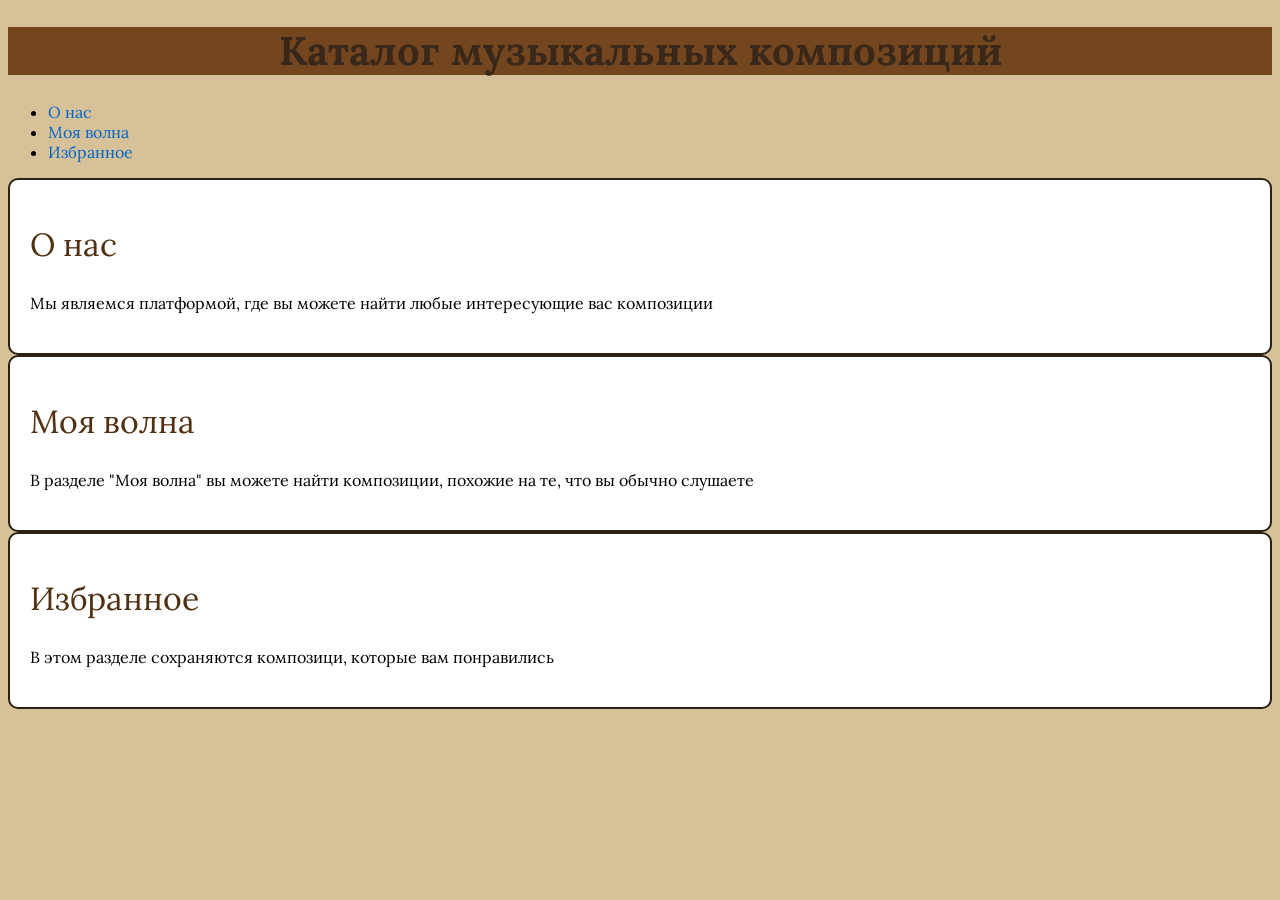
==== index.html @ c5e0165d "Лабораторная 3.2: Основы CSS" ====
<!DOCTYPE html>
<html lang="en">
<head>
    <meta charset="UTF-8">
    <title>Каталог</title>
    <link rel="preconnect" href="https://fonts.googleapis.com">
    <link rel="preconnect" href="https://fonts.gstatic.com" crossorigin>
    <link href="https://fonts.googleapis.com/css2?family=Lora:ital,wght@0,400..700;1,400..700&family=Open+Sans:ital,wght@0,300..800;1,300..800&display=swap" rel="stylesheet">
    <link rel="stylesheet" href="CSS/normalize.css">
    <link rel="stylesheet" href="CSS/style.css">
</head>
<body>

    <header>
        <h1>Каталог музыкальных композиций</h1>
    </header>

    <nav>
        <ul>
            <li><a href="#about">О нас</a></li>
            <li><a href="#my_wave">Моя волна</a></li>
            <li><a href="#favorite">Избранное</a></li>
        </ul>
    </nav>

    <main>
        <section id="about">
            <h2>О нас</h2>
            <p>Мы являемся платформой, где вы можете найти любые интересующие вас композиции</p>
        </section>

        <section id="my_wave">
            <h2>Моя волна</h2>
            <p>В разделе "Моя волна" вы можете найти композиции, похожие на те, что вы обычно слушаете</p>
        </section>

        <section id="favorite">
            <h2>Избранное</h2>
            <p>В этом разделе сохраняются композици, которые вам понравились</p>
        </section>
    </main>

</body>
</html>
---- CSS/style.css ----
body {
    font-family: 'Lora', Arial, sans-serif;
    background-color: #d6c198
}

header {
    background-color: #73461f;
}

section {
    background-color: #ffffff;
    border: 2px solid #292016;
    border-radius: 10px;
    padding: 20px;
}

h1 {
    font-size: 40px;
    font-weight: 800;
    line-height: 1.2;
    text-align: center;
    color: #39281a;
}

h2 {
    font-size: 32px;
    font-weight: 400;
    line-height: 1.2;
    text-align: left;
    color: #513112;
}

p {
    font-size: 16px;
    font-weight: 300;
    line-height: 1.6;
    text-align: justify;
    color: #000000;
}

a {
    color: #0066cc;
    text-decoration: none;
}
a:visited { color: #7a11bf}
a:hover { color: #39aeb1}
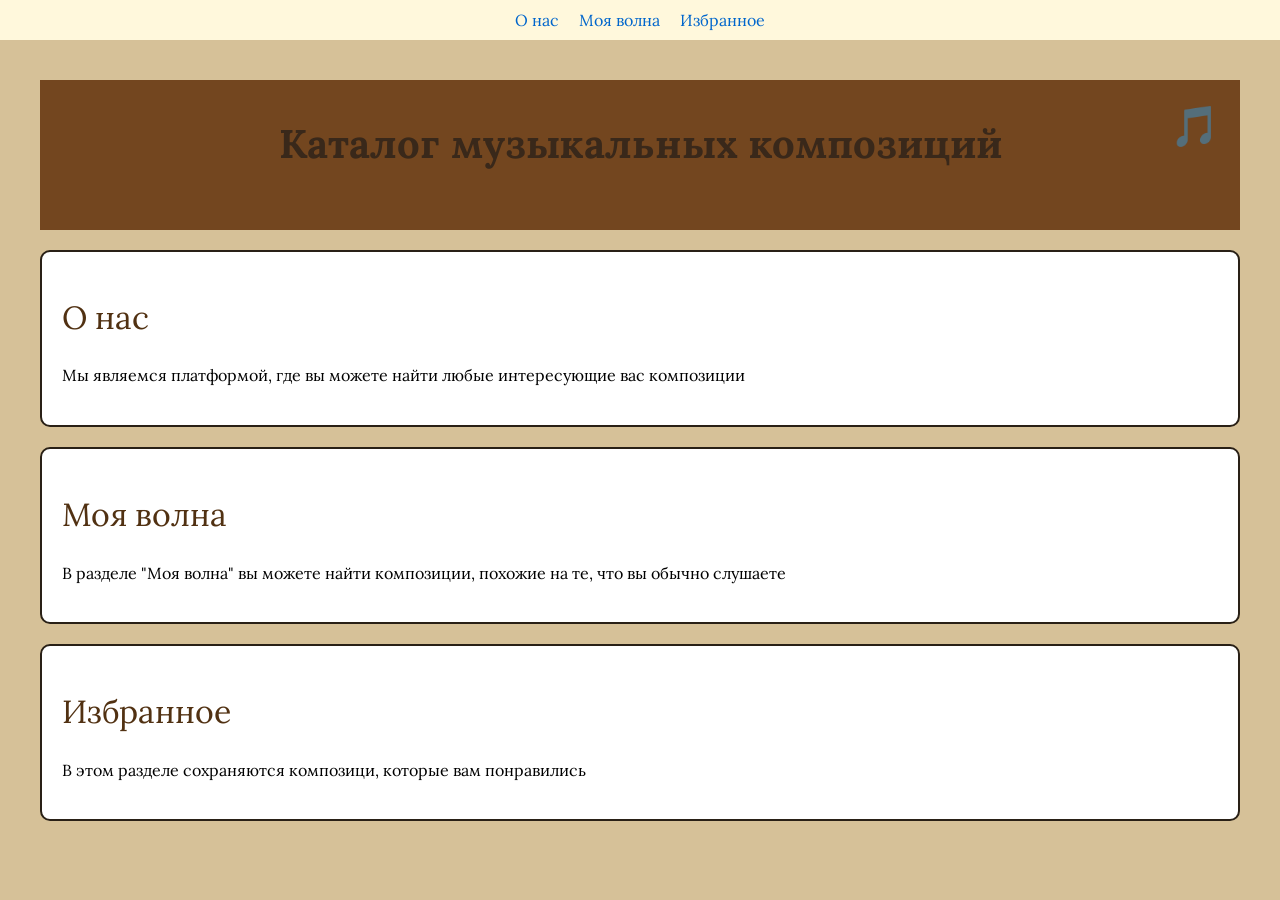
==== commit 4ba3469c: "Лабораторная 4: Позиционирование и размеры" ====
--- a/index.html
+++ b/index.html
@@ -12,6 +12,7 @@
 <body>
 
     <header>
+        <span class="note-icon">🎵</span>
         <h1>Каталог музыкальных композиций</h1>
     </header>
 
--- a/CSS/style.css
+++ b/CSS/style.css
@@ -1,10 +1,26 @@
+* {
+    box-sizing: border-box;
+}
+
 body {
     font-family: 'Lora', Arial, sans-serif;
-    background-color: #d6c198
+    background-color: #d6c198;
+    max-width: 1200px;
+    margin: 0 auto; /* выравнивание по горизонтали */
+    padding-top: 80px;
 }
 
 header {
     background-color: #73461f;
+    height: 150px;
+    position: relative;
+}
+
+.note-icon {
+    position: absolute;
+    top: 20px;
+    right: 20px;
+    font-size: 40px;
 }
 
 section {
@@ -12,6 +28,26 @@
     border: 2px solid #292016;
     border-radius: 10px;
     padding: 20px;
+    margin-top: 20px; /* пространство между блоками текста */
+}
+
+nav {
+    position: fixed;
+    top: 0;
+    left: 0;
+    width: 100%;
+    background-color: #fff8dcff;
+    z-index: 100;
+    padding: 10px;
+}
+
+nav ul {
+    margin: 0;
+    padding: 0;
+    list-style: none;
+    display: flex;
+    gap: 20px;
+    justify-content: center;
 }
 
 h1 {
@@ -20,6 +56,8 @@
     line-height: 1.2;
     text-align: center;
     color: #39281a;
+    margin: 0;
+    padding-top: 40px; /* Чтоб заголовок не прилепал к шапке */
 }
 
 h2 {
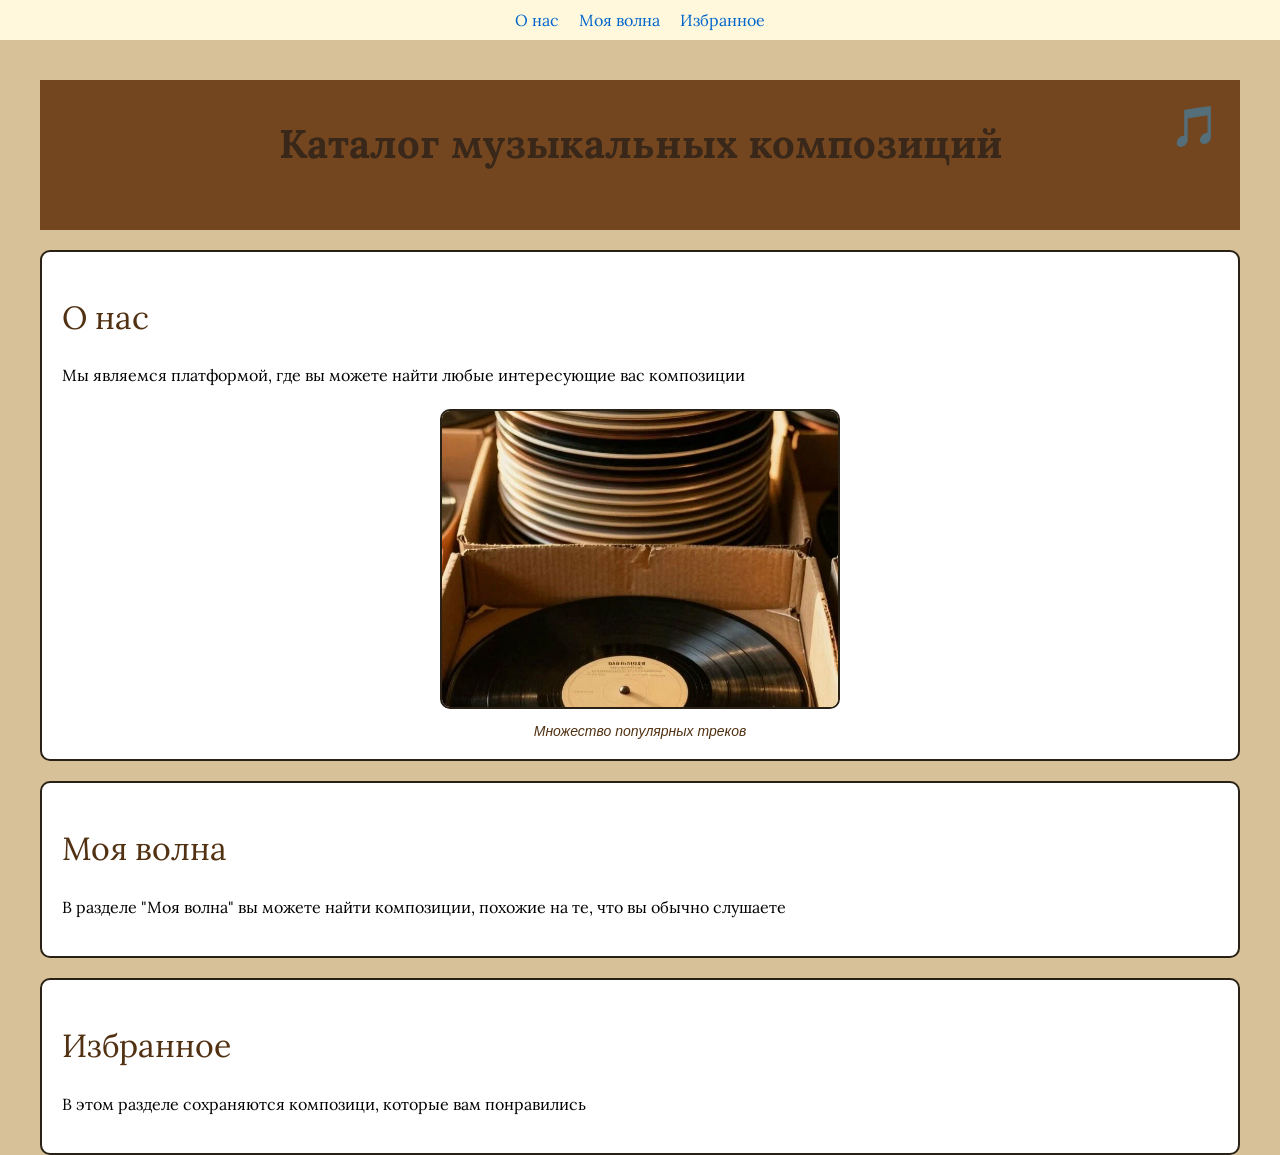
==== commit c0842476: "Лабораторная 6: Изображения" ====
--- a/index.html
+++ b/index.html
@@ -28,6 +28,10 @@
         <section id="about">
             <h2>О нас</h2>
             <p>Мы являемся платформой, где вы можете найти любые интересующие вас композиции</p>
+            <figure class="music-figure">
+                <img src="images/music.webp" alt="Обложка музыкального альбома" class="music-webp">
+                <figcaption>Множество популярных треков</figcaption>
+            </figure>
         </section>
 
         <section id="my_wave">
--- a/CSS/style.css
+++ b/CSS/style.css
@@ -82,3 +82,26 @@
 }
 a:visited { color: #7a11bf}
 a:hover { color: #39aeb1}
+
+.music-figure {
+    margin: 0;
+    margin-top: 20px;
+    text-align: center;
+}
+
+.music-webp {
+    width: 100%;
+    max-width: 400px;
+    height: 300px;
+    object-fit:cover; /* Картинка заполняет блок не искажая пропорции*/
+    border-radius: 10px;
+    border: 2px solid #292016;
+}
+
+figcaption {
+    font-size: 14px;
+    font-style: italic;
+    color: #513112;
+    margin-top: 10px;
+}
+
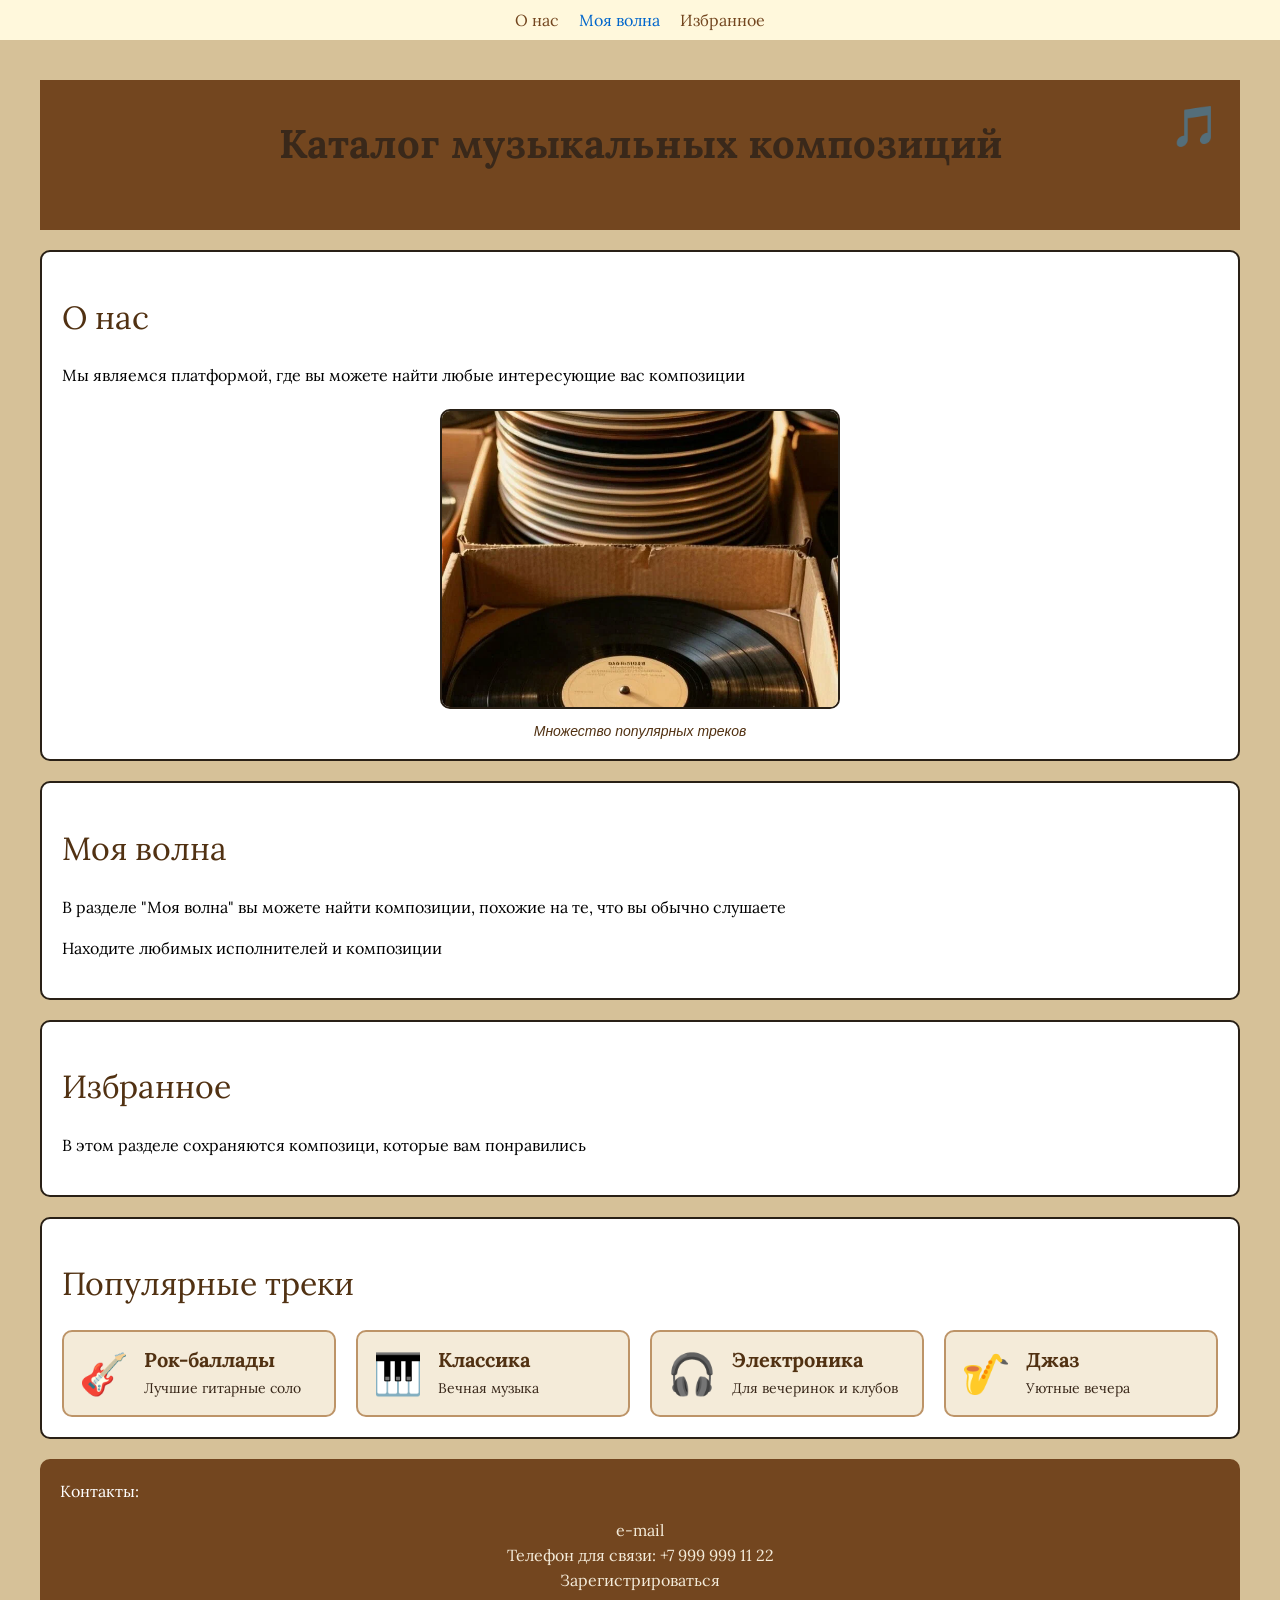
==== commit 420a4194: "Реализована сетка (grid) и выравнивание (flexbox) в блоке популярных треков" ====
--- a/index.html
+++ b/index.html
@@ -37,13 +37,75 @@
         <section id="my_wave">
             <h2>Моя волна</h2>
             <p>В разделе "Моя волна" вы можете найти композиции, похожие на те, что вы обычно слушаете</p>
+            <p>Находите любимых исполнителей и композиции</p>
         </section>
 
         <section id="favorite">
             <h2>Избранное</h2>
             <p>В этом разделе сохраняются композици, которые вам понравились</p>
         </section>
+
+                <!-- Новая секция для Лабы 2 (Grid + Flexbox) -->
+        <section id="catalog">
+            <h2>Популярные треки</h2>
+
+            <!-- Это родительский элемент (Грид-контейнер) -->
+            <div class="tracks-grid">
+
+                <!-- Это дочерние элементы (Грид-элементы) -->
+                <article class="track-card">
+                    <div class="card-content"> <!-- Это Флекс-контейнер -->
+                        <span class="card-icon">🎸</span> <!-- Флекс-элемент -->
+                        <div class="card-text"> <!-- Флекс-элемент -->
+                            <h3>Рок-баллады</h3>
+                            <p>Лучшие гитарные соло</p>
+                        </div>
+                    </div>
+                </article>
+
+                <article class="track-card">
+                    <div class="card-content">
+                        <span class="card-icon">🎹</span>
+                        <div class="card-text">
+                            <h3>Классика</h3>
+                            <p>Вечная музыка</p>
+                        </div>
+                    </div>
+                </article>
+
+                <article class="track-card">
+                    <div class="card-content">
+                        <span class="card-icon">🎧</span>
+                        <div class="card-text">
+                            <h3>Электроника</h3>
+                            <p>Для вечеринок и клубов</p>
+                        </div>
+                    </div>
+                </article>
+
+                <article class="track-card">
+                    <div class="card-content">
+                        <span class="card-icon">🎷</span>
+                        <div class="card-text">
+                            <h3>Джаз</h3>
+                            <p>Уютные вечера</p>
+                        </div>
+                    </div>
+                </article>
+
+            </div>
+        </section>
+
     </main>
+
+    <footer>
+        <p>Контакты:</p>
+        <ul>
+            <li><a href="mailto: pochtaMusic2424@gmail.com">e-mail</a></li>
+            <li><a href="tel: +7 999 999 11 22">Телефон для связи: +7 999 999 11 22</a></li>
+            <li><a href="form.html">Зарегистрироваться</a></li>
+        </ul>
+    </footer>
 
 </body>
 </html>
--- a/CSS/style.css
+++ b/CSS/style.css
@@ -105,3 +105,190 @@
     margin-top: 10px;
 }
 
+footer {
+    background-color: #73461f;
+    color: #ffffff;
+    padding: 20px;
+    margin-top: 20px;
+    border-radius: 10px;
+    text-align: center;
+}
+
+footer p {
+    color: #ffffff;
+    margin-top: 0;
+}
+
+footer ul {
+    list-style: none;
+    padding: 0;
+    margin: 0;
+}
+
+footer li {
+    margin-bottom: 5px;
+}
+
+footer a {
+    color: #f4ebd9
+}
+
+footer a:hover {
+    color: #ffffff;
+    text-decoration: underline;
+}
+
+form {
+    display: flex;
+    flex-direction: column;
+    gap: 20px;
+    max-width: 600px;
+}
+
+fieldset {
+    border: 2px solid #73461f;
+    border-radius: 10px;
+    padding: 20px;
+    background-color: #f4ebd9;
+}
+
+legend {
+    font-weight: 800;
+    font-size: 20px;
+    color: #39281a;
+    padding: 0 10px;
+}
+
+input[type="text"],
+input[type="password"],
+input[type="email"],
+input[type="tel"],
+input[type="date"],
+select {
+    width: 100%;
+    padding: 10px;
+    margin-top: 5px;
+    margin-bottom: 15px;
+    border: 1px solid #bd9468;
+    border-radius: 5px;
+    font-family: 'Lora', Arial, sans-serif;
+    font-size: 16px;
+    box-sizing: border-box;
+}
+
+input:focus,
+select:focus {
+    outline: none;
+    border-color: #39aeb1;
+    box-shadow: 0 0 5px rgba(57, 174, 177, 0.5);
+}
+
+::placeholder {
+    color: #a09080;
+    font-style: italic;
+}
+
+
+button[type="submit"] {
+    background-color: #73461f;
+    color: #ffffff;
+    border: none;
+    border-radius: 5px;
+    padding: 15px 30px;
+    font-size: 18px;
+    font-weight: 800;
+    font-family: 'Lora', Arial, sans-serif;
+    cursor: pointer;
+    transition: background-color 0.3s;
+}
+
+
+button[type="submit"]:hover {
+    background-color: #513112;
+}
+
+button[type="submit"]:active {
+    transform: scale(0.98);
+}
+
+input:required {
+    border-left: 4px solid #cc0000;
+}
+
+input[type="radio"]:checked + label {
+    text-decoration: line-through;
+    color: #cc0000;
+    font-weight: 800;
+}
+
+nav li:nth-child(odd) a {
+    color: #73461f;
+}
+
+nav li:nth-child(even) a {
+    color: #0066cc;
+}
+
+::selection {
+    background-color: #39aeb1;
+    color: #ffffff;
+}
+
+/* 1. Свойства для РОДИТЕЛЬСКОГО элемента (ГРИД-КОНТЕЙНЕР) */
+.tracks-grid {
+    display: grid; /* Включаем двумерную сетку */
+
+    /* Создаем колонки. repeat(3, 1fr) означает: 3 колонки одинаковой ширины. */
+    /* 1fr означает "одна доля свободного пространства". */
+    /* Мы используем auto-fit и minmax, чтобы сетка была адаптивной: */
+    /* если экран узкий — карточки перенесутся на новую строку. */
+    grid-template-columns: repeat(auto-fit, minmax(250px, 1fr));
+
+    gap: 20px; /* Задаем отступы между ячейками сетки (и по вертикали, и по горизонтали) */
+    margin-top: 20px;
+}
+
+/* 2. Свойства для ДОЧЕРНЕГО элемента (ГРИД-ЭЛЕМЕНТ) */
+.track-card {
+    background-color: #f4ebd9; /* Фон карточки */
+    border: 2px solid #bd9468; /* Рамка */
+    border-radius: 10px;       /* Скругление */
+    padding: 15px;             /* Внутренние отступы */
+
+    /* Это свойство говорит элементу занять 1 колонку в сетке */
+    /* (в нашем случае это происходит автоматически, но для задания покажем) */
+    grid-column: span 1;
+}
+
+/* 3. Свойства для РОДИТЕЛЬСКОГО элемента (ФЛЕКС-КОНТЕЙНЕР) */
+/* Это блок внутри карточки, который выравнивает иконку и текст */
+.card-content {
+    display: flex; /* Включаем одномерную флекс-сетку */
+    align-items: center; /* Выравниваем элементы по вертикали (по центру поперечной оси) */
+    gap: 15px; /* Расстояние между иконкой и текстом */
+}
+
+/* 4. Свойства для ДОЧЕРНЕГО элемента (ФЛЕКС-ЭЛЕМЕНТ) */
+.card-icon {
+    font-size: 40px; /* Размер иконки */
+    flex-shrink: 0;  /* Запрещаем иконке сжиматься, если текст станет длинным */
+}
+
+/* 5. Свойства для ДОЧЕРНЕГО элемента (ФЛЕКС-ЭЛЕМЕНТ) */
+.card-text {
+    flex-grow: 1; /* Заставляем текстовый блок занимать всё оставшееся свободное место */
+}
+
+/* Чуть подправим стили для текста внутри карточек, чтобы было красиво */
+.card-text h3 {
+    font-size: 20px;
+    margin: 0 0 5px 0;
+    color: #513112;
+}
+
+.card-text p {
+    font-size: 14px;
+    margin: 0;
+    color: #39281a;
+    text-align: left;
+}
